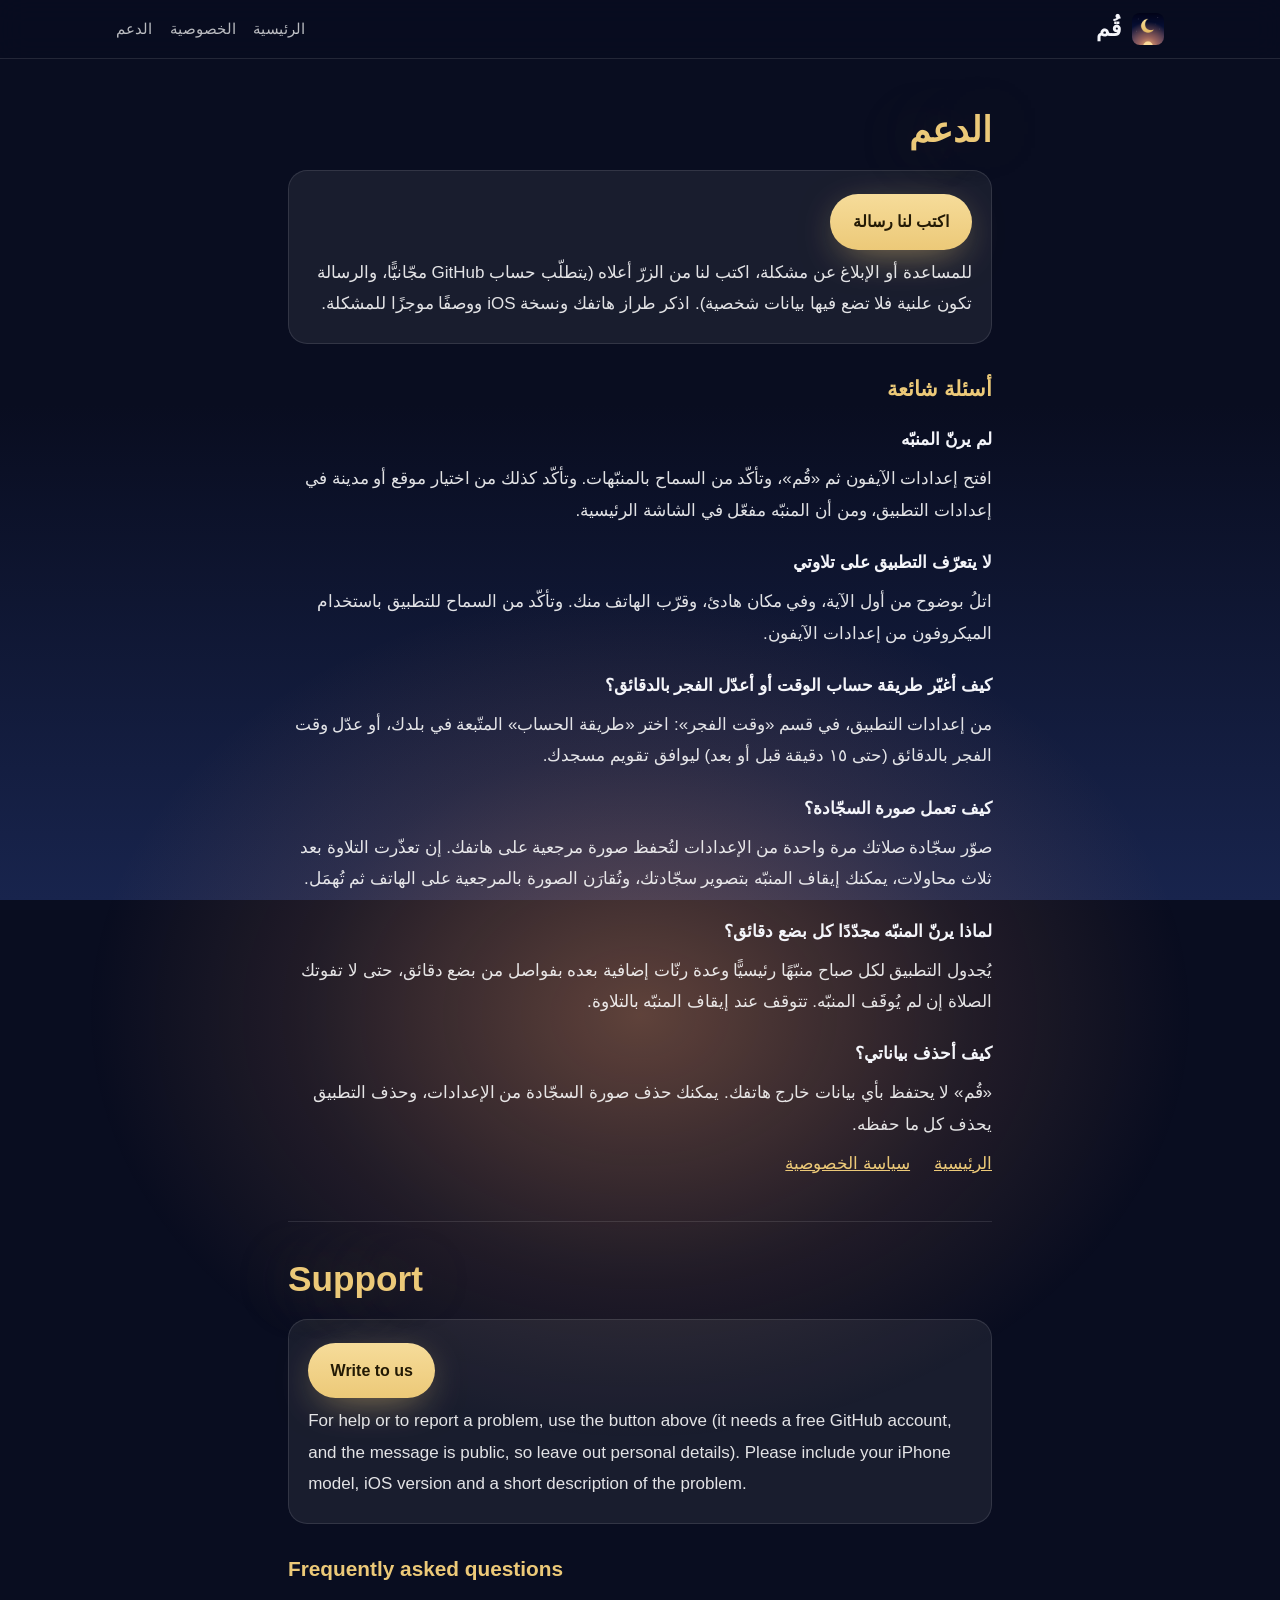
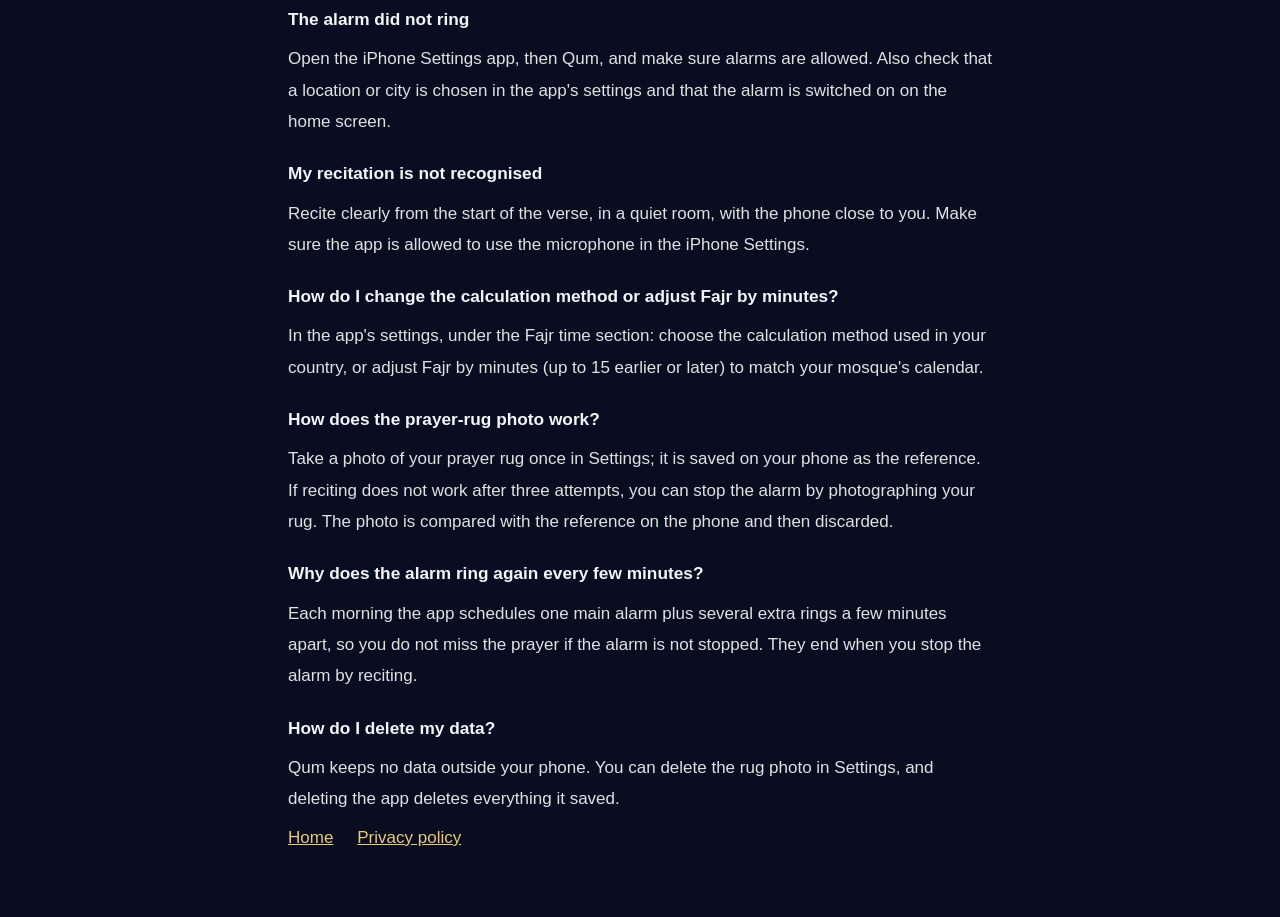
==== support.html @ 11b49351 "Publish the Qum website: landing page, privacy policy and support Co-Authored-By: Claude Fable 5.2 <" ====
<!doctype html>
<html lang="ar" dir="rtl">
<head>
<meta charset="utf-8">
<meta name="viewport" content="width=device-width, initial-scale=1">
<title>الدعم | Support — Qum</title>
<meta name="theme-color" content="#090d20">
<link rel="icon" href="assets/icon-180.png">
<link rel="stylesheet" href="assets/site.css">
</head>
<body>
<div class="sky" aria-hidden="true"></div>
<header class="top"><div class="wrap"><a class="brand" href="index.html"><img src="assets/icon-180.png" alt="" width="32" height="32"><span>قُم</span></a><nav><a href="index.html">الرئيسية</a><a href="privacy.html">الخصوصية</a><a href="support.html">الدعم</a></nav></div></header>
<main class="doc wrap narrow">
<section lang="ar" dir="rtl">
<h1>الدعم</h1>
<div class="box"><p><a class="pill gold" href="https://github.com/aalibrahim/qum/issues/new" rel="noopener">اكتب لنا رسالة</a></p><p>للمساعدة أو الإبلاغ عن مشكلة، اكتب لنا من الزرّ أعلاه (يتطلّب حساب GitHub مجّانيًّا، والرسالة تكون علنية فلا تضع فيها بيانات شخصية). اذكر طراز هاتفك ونسخة iOS ووصفًا موجزًا للمشكلة.</p></div>
<h2>أسئلة شائعة</h2>
<h3>لم يرنّ المنبّه</h3>
<p>افتح إعدادات الآيفون ثم «قُم»، وتأكّد من السماح بالمنبّهات. وتأكّد كذلك من اختيار موقع أو مدينة في إعدادات التطبيق، ومن أن المنبّه مفعّل في الشاشة الرئيسية.</p>
<h3>لا يتعرّف التطبيق على تلاوتي</h3>
<p>اتلُ بوضوح من أول الآية، وفي مكان هادئ، وقرّب الهاتف منك. وتأكّد من السماح للتطبيق باستخدام الميكروفون من إعدادات الآيفون.</p>
<h3>كيف أغيّر طريقة حساب الوقت أو أعدّل الفجر بالدقائق؟</h3>
<p>من إعدادات التطبيق، في قسم «وقت الفجر»: اختر «طريقة الحساب» المتّبعة في بلدك، أو عدّل وقت الفجر بالدقائق (حتى ١٥ دقيقة قبل أو بعد) ليوافق تقويم مسجدك.</p>
<h3>كيف تعمل صورة السجّادة؟</h3>
<p>صوّر سجّادة صلاتك مرة واحدة من الإعدادات لتُحفظ صورة مرجعية على هاتفك. إن تعذّرت التلاوة بعد ثلاث محاولات، يمكنك إيقاف المنبّه بتصوير سجّادتك، وتُقارَن الصورة بالمرجعية على الهاتف ثم تُهمَل.</p>
<h3>لماذا يرنّ المنبّه مجدّدًا كل بضع دقائق؟</h3>
<p>يُجدول التطبيق لكل صباح منبّهًا رئيسيًّا وعدة رنّات إضافية بعده بفواصل من بضع دقائق، حتى لا تفوتك الصلاة إن لم يُوقَف المنبّه. تتوقف عند إيقاف المنبّه بالتلاوة.</p>
<h3>كيف أحذف بياناتي؟</h3>
<p>«قُم» لا يحتفظ بأي بيانات خارج هاتفك. يمكنك حذف صورة السجّادة من الإعدادات، وحذف التطبيق يحذف كل ما حفظه.</p>
<nav><a href="index.html">الرئيسية</a> <a href="privacy.html">سياسة الخصوصية</a></nav>
</section>
<section lang="en" dir="ltr">
<h1>Support</h1>
<div class="box"><p><a class="pill gold" href="https://github.com/aalibrahim/qum/issues/new" rel="noopener">Write to us</a></p><p>For help or to report a problem, use the button above (it needs a free GitHub account, and the message is public, so leave out personal details). Please include your iPhone model, iOS version and a short description of the problem.</p></div>
<h2>Frequently asked questions</h2>
<h3>The alarm did not ring</h3>
<p>Open the iPhone Settings app, then Qum, and make sure alarms are allowed. Also check that a location or city is chosen in the app's settings and that the alarm is switched on on the home screen.</p>
<h3>My recitation is not recognised</h3>
<p>Recite clearly from the start of the verse, in a quiet room, with the phone close to you. Make sure the app is allowed to use the microphone in the iPhone Settings.</p>
<h3>How do I change the calculation method or adjust Fajr by minutes?</h3>
<p>In the app's settings, under the Fajr time section: choose the calculation method used in your country, or adjust Fajr by minutes (up to 15 earlier or later) to match your mosque's calendar.</p>
<h3>How does the prayer-rug photo work?</h3>
<p>Take a photo of your prayer rug once in Settings; it is saved on your phone as the reference. If reciting does not work after three attempts, you can stop the alarm by photographing your rug. The photo is compared with the reference on the phone and then discarded.</p>
<h3>Why does the alarm ring again every few minutes?</h3>
<p>Each morning the app schedules one main alarm plus several extra rings a few minutes apart, so you do not miss the prayer if the alarm is not stopped. They end when you stop the alarm by reciting.</p>
<h3>How do I delete my data?</h3>
<p>Qum keeps no data outside your phone. You can delete the rug photo in Settings, and deleting the app deletes everything it saved.</p>
<nav><a href="index.html">Home</a> <a href="privacy.html">Privacy policy</a></nav>
</section>
</main>
</body>
</html>
---- assets/site.css ----
@font-face{font-family:"Amiri Quran";src:url("AmiriQuran.ttf") format("truetype");font-display:swap}
:root{
  color-scheme:dark;
  --night:#090d20;--indigo:#18244d;--dawn:#ed9966;--gold:#ecc978;
  --ink:#f4f5fa;--soft:rgba(255,255,255,.72);--faint:rgba(255,255,255,.45);
  --card:rgba(255,255,255,.065);--line:rgba(255,255,255,.11);
  --p:0;
  --sans:-apple-system,BlinkMacSystemFont,"SF Arabic","Segoe UI","Geeza Pro","Noto Sans Arabic","Noto Naskh Arabic",Tahoma,sans-serif;
  --quran:"Amiri Quran","Geeza Pro","Noto Naskh Arabic",serif;
}
*{box-sizing:border-box}
html{scroll-behavior:smooth}
body{margin:0;background:var(--night);color:var(--ink);font:17px/1.85 var(--sans);overflow-x:hidden;-webkit-font-smoothing:antialiased}
a{color:var(--gold)}
a:focus-visible,button:focus-visible,input:focus-visible,summary:focus-visible{outline:2px solid var(--gold);outline-offset:3px;border-radius:6px}
img{max-width:100%;display:block}

/* The sky: night at the top of the page, dawn by the end. */
.sky{position:fixed;inset:0;z-index:-2;background:linear-gradient(180deg,var(--night) 0%,var(--night) 45%,var(--indigo) 100%)}
.sky::before{content:"";position:absolute;inset:0;opacity:var(--p);
  background:linear-gradient(180deg,#131a3c 0%,#2a3566 42%,#7a5a78 74%,#e39a6c 100%)}
.sky::after{content:"";position:absolute;left:50%;bottom:-46vmax;width:120vmax;height:92vmax;transform:translateX(-50%) translateY(calc((1 - var(--p)) * 9vmax));
  background:radial-gradient(closest-side,rgba(237,153,102,calc(.38 + var(--p) * .5)) 0%,rgba(237,153,102,calc(.1 + var(--p) * .22)) 45%,transparent 72%)}
#stars{position:fixed;inset:0;z-index:-1;width:100%;height:100%;opacity:calc(1 - var(--p) * 1.15);pointer-events:none}

.wrap{max-width:68rem;margin:0 auto;padding:0 1.25rem}
.narrow{max-width:44rem}

header.top{position:sticky;top:0;z-index:5;backdrop-filter:blur(14px);-webkit-backdrop-filter:blur(14px);background:rgba(9,13,32,.55);border-bottom:1px solid var(--line)}
header.top .wrap{display:flex;align-items:center;justify-content:space-between;height:3.6rem}
.brand{display:flex;align-items:center;gap:.6rem;color:var(--ink);text-decoration:none;font-weight:700}
.brand img{width:2rem;height:2rem;border-radius:.5rem}
.brand span{font-size:1.35rem;font-weight:800;line-height:1.6}
header.top nav{display:flex;gap:1.1rem;font-size:.95rem}
header.top nav a{color:var(--soft);text-decoration:none}
header.top nav a:hover{color:var(--ink)}

/* Hero */
.hero{padding:4.5rem 0 3rem}
.hero .wrap{display:grid;grid-template-columns:1.1fr .9fr;gap:3rem;align-items:center}
.hero .wrap>*,.steps>*,.grid>*,.split>*{min-width:0}
.kicker{color:var(--gold);font-size:.95rem;letter-spacing:.01em;margin:0 0 .6rem}
h1{font-family:var(--quran);font-weight:400;font-size:clamp(5.5rem,13vw,9rem);line-height:1.9;margin:-.3em 0 .3em;color:var(--gold);
  text-shadow:0 0 60px rgba(236,201,120,.35)}
.lead{font-size:clamp(1.35rem,2.6vw,1.9rem);line-height:1.6;font-weight:600;margin:.4rem 0 1rem;text-wrap:balance}
.sub{color:var(--soft);max-width:34rem;margin:0 0 1.8rem}
.cta{display:flex;flex-wrap:wrap;gap:.8rem;align-items:center}
.pill{display:inline-flex;align-items:center;gap:.55rem;padding:.8rem 1.4rem;border-radius:999px;font-weight:700;text-decoration:none;font-size:1rem}
.pill.gold{background:linear-gradient(180deg,#f6dc9a,var(--gold));color:#231a05;box-shadow:0 10px 40px -12px rgba(236,201,120,.7)}
.pill.ghost{border:1px solid var(--line);color:var(--ink);background:var(--card)}
.pill small{font-weight:500;opacity:.75}
.badges{display:flex;flex-wrap:wrap;gap:.5rem;margin-top:1.4rem;padding:0;list-style:none;color:var(--soft);font-size:.9rem}
.badges li{border:1px solid var(--line);border-radius:999px;padding:.15rem .8rem;background:rgba(255,255,255,.04)}

.stage{position:relative;display:grid;place-items:center;min-height:34rem}
.bigmoon{position:absolute;top:-3.2rem;inset-inline-start:0;width:10rem;height:10rem;filter:drop-shadow(0 0 38px rgba(236,201,120,.45))}
.phone{position:relative;width:min(19rem,74vw);aspect-ratio:1206/2622;border-radius:2.9rem;padding:.55rem;background:linear-gradient(160deg,#3b4263,#11152a);
  box-shadow:0 40px 90px -30px rgba(0,0,0,.85),0 0 0 1px rgba(255,255,255,.14) inset}
.phone img{width:100%;height:100%;object-fit:cover;border-radius:2.4rem}
.phone.tilt{transform:rotate(-3deg)}

section{padding:4.2rem 0}
h2{font-size:clamp(1.7rem,3.6vw,2.5rem);line-height:1.4;margin:0 0 .7rem;text-wrap:balance}
h2 em{font-style:normal;color:var(--gold)}
.intro{color:var(--soft);max-width:40rem;margin:0 0 2.2rem}
.center{text-align:center}
.center .intro{margin-inline:auto}

/* Steps */
.steps{display:grid;grid-template-columns:repeat(3,1fr);gap:1.2rem}
.step{background:var(--card);border:1px solid var(--line);border-radius:1.6rem;padding:1.5rem 1.4rem 0;overflow:hidden;display:flex;flex-direction:column}
.step .n{font-family:var(--quran);color:var(--gold);font-size:2rem;line-height:1.2}
.step h3{margin:.2rem 0 .3rem;font-size:1.25rem}
.step p{margin:0 0 1.3rem;color:var(--soft);font-size:.98rem}
.step .phone{margin:auto auto -5rem;width:13.5rem;border-radius:2.2rem;padding:.4rem}
.step .phone img{border-radius:1.85rem}

/* Verse */
.versebox{background:linear-gradient(180deg,rgba(255,255,255,.085),rgba(255,255,255,.03));border:1px solid var(--line);border-radius:2rem;padding:2.4rem 1.6rem 1.8rem;text-align:center;max-width:52rem;margin:0 auto}
.verse{font-family:var(--quran);font-size:clamp(1.7rem,4.4vw,2.7rem);line-height:2.35;margin:0}
.verse span{display:inline-block;white-space:nowrap;color:var(--faint);transition:color .5s ease,text-shadow .5s ease}
.verse span.on{color:var(--gold);text-shadow:0 0 24px rgba(236,201,120,.55)}
.ref{color:var(--faint);font-size:.95rem;margin:.6rem 0 1.3rem}
.heard{min-height:1.9rem;color:var(--soft);font-size:1rem;margin:0 0 1rem}
.heard.done{color:var(--gold);font-weight:700}
.mic{display:inline-flex;align-items:center;gap:.55rem;border:0;cursor:pointer;font:inherit;font-weight:700}
.mic svg{width:1.1rem;height:1.1rem}

/* Slider */
.dial{background:var(--card);border:1px solid var(--line);border-radius:1.8rem;padding:1.8rem 1.5rem;max-width:40rem;margin:0 auto;text-align:center}
.dial .time{font-size:clamp(3rem,9vw,4.6rem);font-weight:700;line-height:1.15;font-variant-numeric:tabular-nums;letter-spacing:.01em}
.dial .rel{color:var(--gold);margin:.1rem 0 1.2rem;min-height:1.9rem}
.dial input[type=range]{width:100%;accent-color:var(--gold);height:2rem;direction:rtl}
.dial .ends{display:flex;justify-content:space-between;color:var(--faint);font-size:.85rem;margin-top:.2rem}
.dial .eg{color:var(--faint);font-size:.82rem;margin:1rem 0 0}

/* Moons */
.moons{display:grid;grid-template-columns:repeat(14,1fr);gap:.5rem;max-width:52rem;margin:0 auto 1.2rem}
.moons svg{width:100%;height:auto;opacity:.28;transition:opacity .45s ease,filter .45s ease,transform .45s ease}
.moons svg.lit{opacity:1;filter:drop-shadow(0 0 9px rgba(236,201,120,.6))}
.moons svg.now{transform:scale(1.22)}
.count{font-size:1.15rem;color:var(--gold);font-weight:700;min-height:2rem}
.split{display:grid;grid-template-columns:1fr auto;gap:3rem;align-items:center}

/* Feature grid */
.grid{display:grid;grid-template-columns:repeat(3,1fr);gap:1rem}
.cell{background:var(--card);border:1px solid var(--line);border-radius:1.4rem;padding:1.3rem 1.3rem 1.2rem}
.cell h3{margin:.5rem 0 .2rem;font-size:1.1rem}
.cell p{margin:0;color:var(--soft);font-size:.96rem}
.cell svg{width:1.7rem;height:1.7rem;color:var(--gold)}
.honest{border-inline-start:3px solid var(--gold);padding:.3rem 1.2rem;margin:0 auto;max-width:44rem}
.honest p{margin:.3rem 0;color:var(--soft)}

details{border-bottom:1px solid var(--line);padding:.9rem 0}
summary{cursor:pointer;font-weight:700;list-style:none;display:flex;justify-content:space-between;gap:1rem}
summary::-webkit-details-marker{display:none}
summary::after{content:"+";color:var(--gold);font-size:1.3rem;line-height:1.3}
details[open] summary::after{content:"–"}
details p{color:var(--soft);margin:.5rem 0 0}

.final{text-align:center;padding:5rem 0 4rem}
.final h2{font-family:var(--quran);font-weight:400;font-size:clamp(2.4rem,7vw,4.2rem);line-height:1.9;color:#fff}
.final p{color:rgba(255,255,255,.85)}
.final .cta{justify-content:center;margin-top:1.4rem}
.final .pill.ghost{background:rgba(9,13,32,.35)}

.en{background:rgba(9,13,32,.45);border-top:1px solid var(--line);border-bottom:1px solid var(--line);padding:2.6rem 0}
.en h2{font-size:1.4rem}
.en p{color:var(--soft);margin:.4rem 0}

footer{background:rgba(9,13,32,.72);padding:2.2rem 0 2.6rem;font-size:.92rem;color:var(--soft)}
footer .wrap{display:flex;flex-wrap:wrap;gap:1rem 2rem;justify-content:space-between}
footer nav{display:flex;gap:1.2rem;flex-wrap:wrap}
footer p{margin:.2rem 0}

/* Text pages */
.doc{padding:2.5rem 0 4rem}
.doc h1{font-family:"Geeza Pro","Noto Naskh Arabic","Noto Sans Arabic",var(--sans);font-weight:700;font-size:2.2rem;line-height:1.4;background:none;color:var(--gold);padding:0;margin:.4rem 0 .6rem}
.doc h2{font-size:1.3rem;color:var(--gold);margin:1.9rem 0 .3rem}
.doc h3{font-size:1.08rem;margin:1.3rem 0 .2rem}
.doc p{margin:.45rem 0;color:rgba(255,255,255,.88)}
.doc section{padding:0}
.doc section+section{margin-top:2.6rem;padding-top:1.6rem;border-top:1px solid var(--line)}
.doc nav a{margin-inline-end:1.2rem}
.doc .note{color:var(--soft);font-size:.95rem}
.doc .box{background:var(--card);border:1px solid var(--line);border-radius:1.2rem;padding:1rem 1.2rem;margin:1rem 0}

.reveal{opacity:0;transform:translateY(22px);transition:opacity .8s ease,transform .8s ease}
.reveal.in{opacity:1;transform:none}

@media (max-width:860px){
  .hero{padding-top:2.6rem}
  .hero .wrap{grid-template-columns:1fr;gap:2rem;text-align:center}
  .sub{margin-inline:auto}
  .cta,.badges{justify-content:center}
  .stage{min-height:0;padding-top:1rem}
  .bigmoon{width:6.5rem;height:6.5rem;top:-1rem;inset-inline-start:.2rem}
  .steps,.grid{grid-template-columns:1fr}
  .step .phone{margin-bottom:-6rem}
  .split{grid-template-columns:1fr;gap:2rem;justify-items:center;text-align:center}
  .moons{grid-template-columns:repeat(7,1fr);max-width:24rem}
  header.top nav a.hide{display:none}
  section{padding:3.2rem 0}
}
@media (prefers-reduced-motion:reduce){
  html{scroll-behavior:auto}
  .reveal{opacity:1;transform:none;transition:none}
  .verse span,.moons svg{transition:none}
}
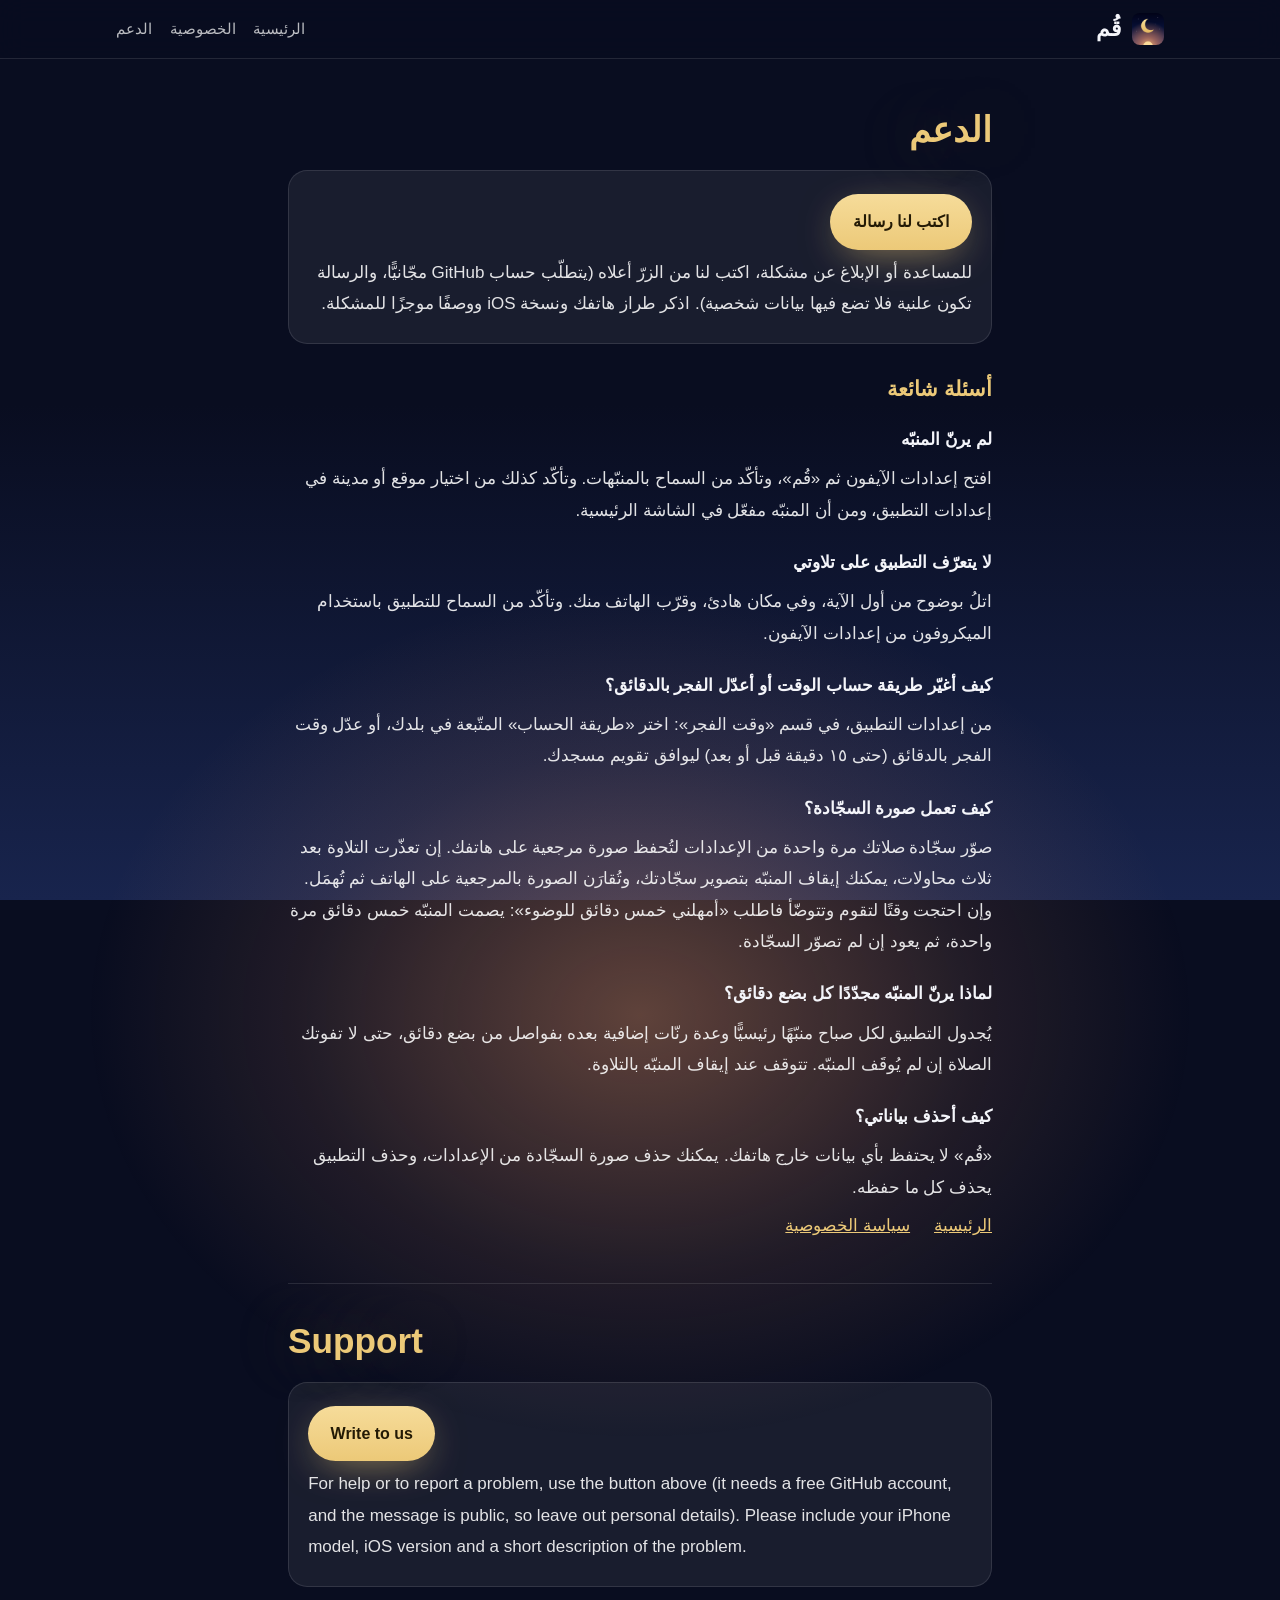
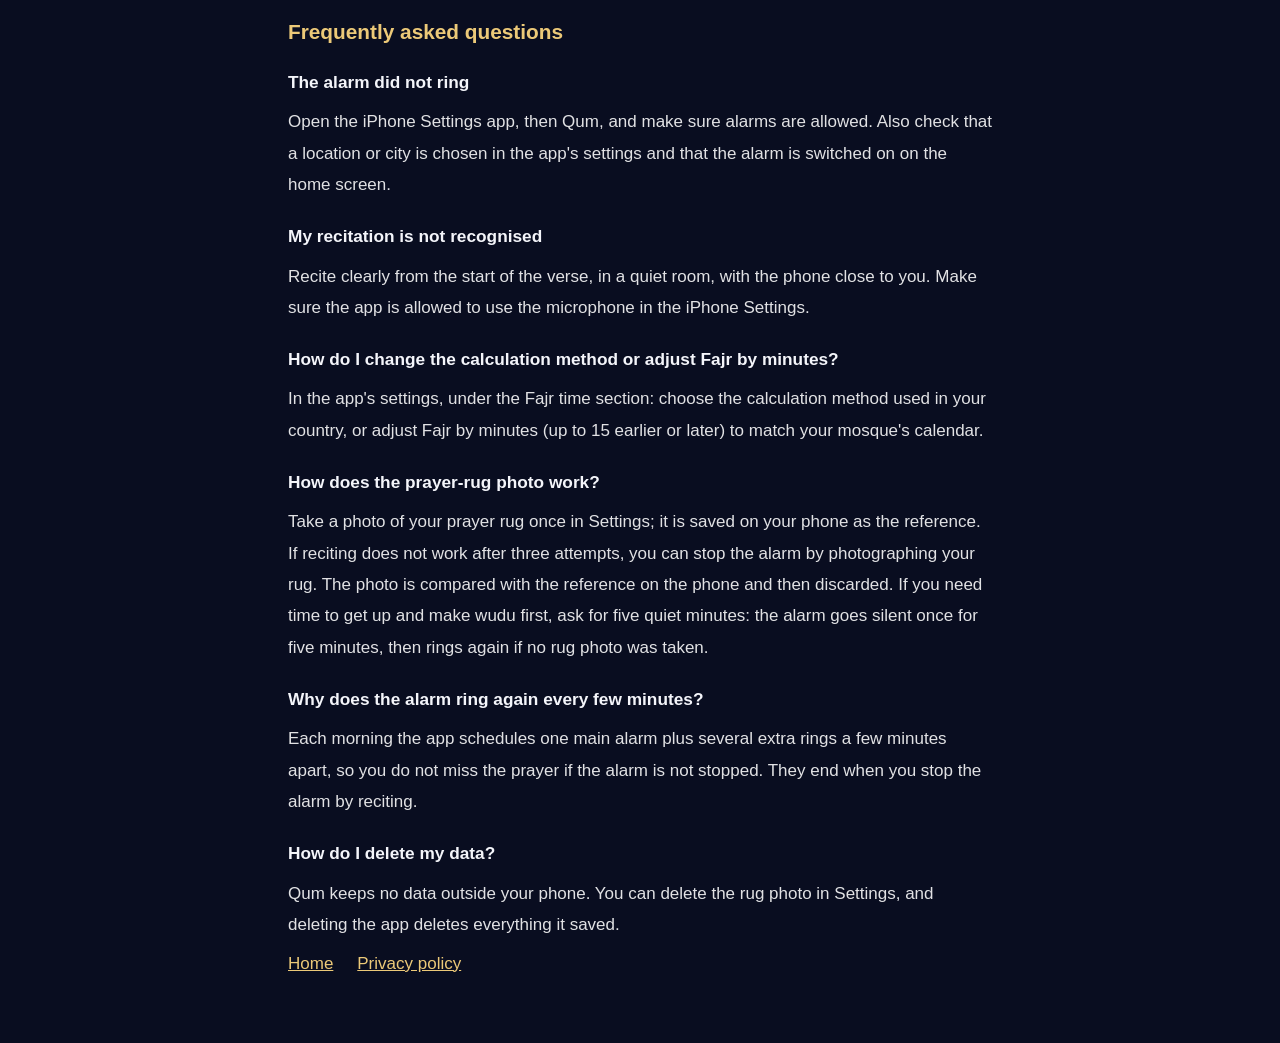
==== commit 66e84e45: "Show Al-Isra 78 in the alarm images and describe the wudu grace Co-Authored-By: Claude Fable 5.2 <no" ====
--- a/support.html
+++ b/support.html
@@ -23,7 +23,7 @@
 <h3>كيف أغيّر طريقة حساب الوقت أو أعدّل الفجر بالدقائق؟</h3>
 <p>من إعدادات التطبيق، في قسم «وقت الفجر»: اختر «طريقة الحساب» المتّبعة في بلدك، أو عدّل وقت الفجر بالدقائق (حتى ١٥ دقيقة قبل أو بعد) ليوافق تقويم مسجدك.</p>
 <h3>كيف تعمل صورة السجّادة؟</h3>
-<p>صوّر سجّادة صلاتك مرة واحدة من الإعدادات لتُحفظ صورة مرجعية على هاتفك. إن تعذّرت التلاوة بعد ثلاث محاولات، يمكنك إيقاف المنبّه بتصوير سجّادتك، وتُقارَن الصورة بالمرجعية على الهاتف ثم تُهمَل.</p>
+<p>صوّر سجّادة صلاتك مرة واحدة من الإعدادات لتُحفظ صورة مرجعية على هاتفك. إن تعذّرت التلاوة بعد ثلاث محاولات، يمكنك إيقاف المنبّه بتصوير سجّادتك، وتُقارَن الصورة بالمرجعية على الهاتف ثم تُهمَل. وإن احتجت وقتًا لتقوم وتتوضّأ فاطلب «أمهلني خمس دقائق للوضوء»: يصمت المنبّه خمس دقائق مرة واحدة، ثم يعود إن لم تصوّر السجّادة.</p>
 <h3>لماذا يرنّ المنبّه مجدّدًا كل بضع دقائق؟</h3>
 <p>يُجدول التطبيق لكل صباح منبّهًا رئيسيًّا وعدة رنّات إضافية بعده بفواصل من بضع دقائق، حتى لا تفوتك الصلاة إن لم يُوقَف المنبّه. تتوقف عند إيقاف المنبّه بالتلاوة.</p>
 <h3>كيف أحذف بياناتي؟</h3>
@@ -41,7 +41,7 @@
 <h3>How do I change the calculation method or adjust Fajr by minutes?</h3>
 <p>In the app's settings, under the Fajr time section: choose the calculation method used in your country, or adjust Fajr by minutes (up to 15 earlier or later) to match your mosque's calendar.</p>
 <h3>How does the prayer-rug photo work?</h3>
-<p>Take a photo of your prayer rug once in Settings; it is saved on your phone as the reference. If reciting does not work after three attempts, you can stop the alarm by photographing your rug. The photo is compared with the reference on the phone and then discarded.</p>
+<p>Take a photo of your prayer rug once in Settings; it is saved on your phone as the reference. If reciting does not work after three attempts, you can stop the alarm by photographing your rug. The photo is compared with the reference on the phone and then discarded. If you need time to get up and make wudu first, ask for five quiet minutes: the alarm goes silent once for five minutes, then rings again if no rug photo was taken.</p>
 <h3>Why does the alarm ring again every few minutes?</h3>
 <p>Each morning the app schedules one main alarm plus several extra rings a few minutes apart, so you do not miss the prayer if the alarm is not stopped. They end when you stop the alarm by reciting.</p>
 <h3>How do I delete my data?</h3>
--- a/assets/site.css
+++ b/assets/site.css
@@ -100,6 +100,20 @@
 .moons svg.lit{opacity:1;filter:drop-shadow(0 0 9px rgba(236,201,120,.6))}
 .moons svg.now{transform:scale(1.22)}
 .count{font-size:1.15rem;color:var(--gold);font-weight:700;min-height:2rem}
+.thirds{display:flex;gap:.5rem;flex-wrap:wrap;margin:0 0 .9rem}
+.thirds button{font:inherit;font-weight:700;color:var(--soft);background:var(--card);border:1px solid var(--line);border-radius:999px;padding:.45rem 1.05rem;cursor:pointer}
+.thirds button.on{background:linear-gradient(180deg,#f6dc9a,var(--gold));color:#231a05;border-color:transparent}
+.nightbar{display:grid;grid-template-columns:repeat(3,1fr);gap:.35rem;max-width:30rem;margin:0 0 .8rem}
+.nightbar i{height:.5rem;border-radius:999px;background:rgba(255,255,255,.12);transition:background .4s ease,box-shadow .4s ease}
+.nightbar i.on{background:var(--gold);box-shadow:0 0 16px rgba(236,201,120,.6)}
+.thirdtime{margin:0 0 .3rem;font-size:2.6rem;font-weight:700;line-height:1.3;font-variant-numeric:tabular-nums}
+.thirdtime small{font-size:1rem;font-weight:500;color:var(--gold);margin-inline-start:.5rem}
+.nightverse{margin:1.4rem 0 0;padding:1rem 1.2rem;border-inline-start:3px solid var(--gold);background:rgba(255,255,255,.04);border-radius:.9rem}
+.verse.small{font-size:clamp(1.3rem,3vw,1.7rem);line-height:2.3;color:var(--ink)}
+.nightverse .ref{margin:.2rem 0 0}
+.stars{font-size:1.5rem;letter-spacing:.3rem;color:var(--faint);min-height:2.4rem;margin:.2rem 0 0}
+.stars .lit{color:var(--gold);text-shadow:0 0 12px rgba(236,201,120,.7)}
+.clip{width:min(19rem,78vw);height:auto;border-radius:1.8rem;border:1px solid var(--line);box-shadow:0 40px 90px -30px rgba(0,0,0,.85);margin:1rem auto .6rem;display:block;background:#090d20}
 .split{display:grid;grid-template-columns:1fr auto;gap:3rem;align-items:center}
 
 /* Feature grid */
@@ -158,6 +172,9 @@
   .steps,.grid{grid-template-columns:1fr}
   .step .phone{margin-bottom:-6rem}
   .split{grid-template-columns:1fr;gap:2rem;justify-items:center;text-align:center}
+  .thirds{justify-content:center}
+  .nightbar{margin-inline:auto}
+  .nightverse{text-align:center}
   .moons{grid-template-columns:repeat(7,1fr);max-width:24rem}
   header.top nav a.hide{display:none}
   section{padding:3.2rem 0}
